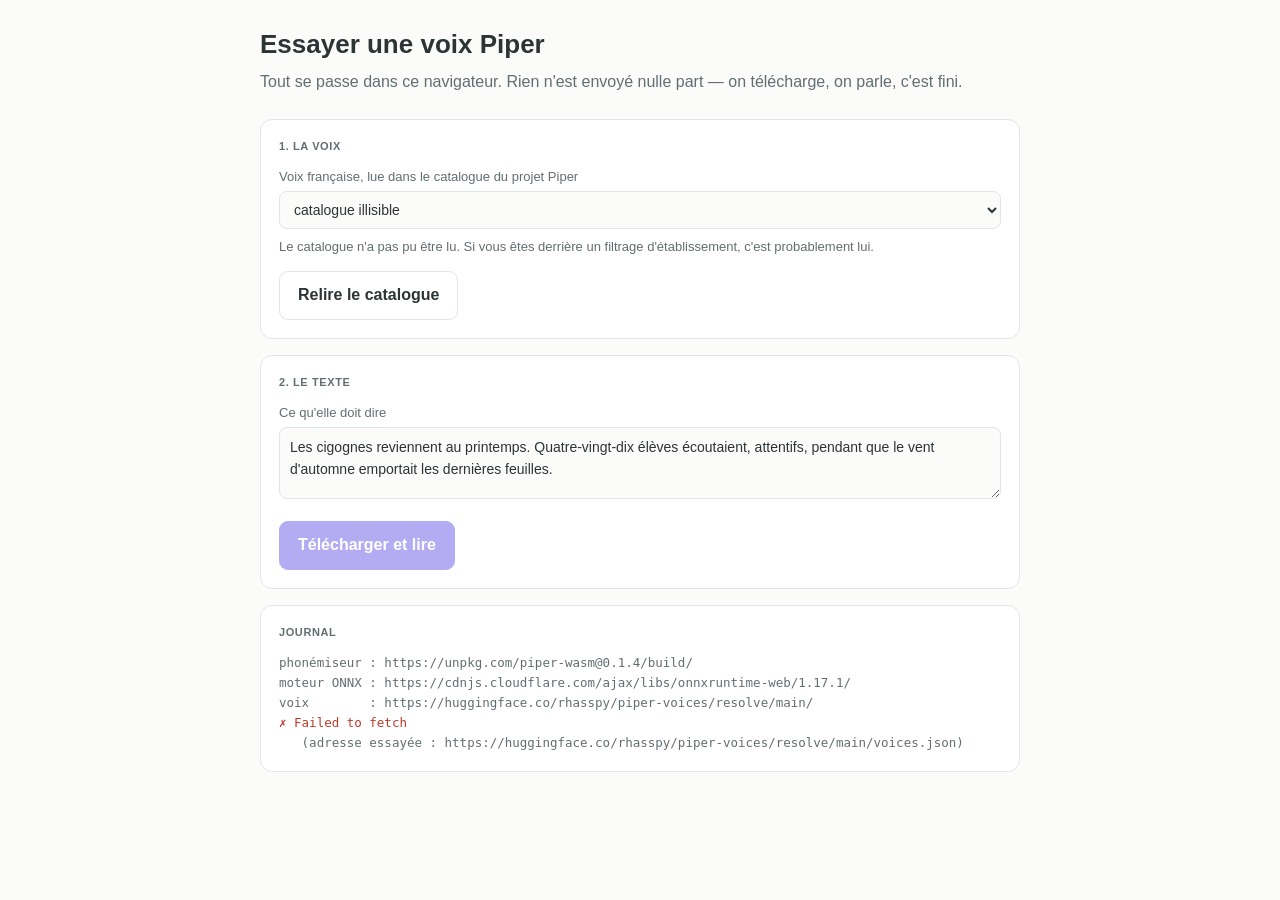
==== docs/essai-voix-piper.html @ de0e742b "Une page pour entendre une vraie voix, sans toucher à l'application « J'aimerais bien tester quand m" ====
<!DOCTYPE html>
<html lang="fr">
<head>
<meta charset="utf-8">
<meta name="viewport" content="width=device-width, initial-scale=1">
<title>Essayer une voix Piper</title>
<!--
    POURQUOI CETTE PAGE EXISTE, ET POURQUOI ELLE EST SÉPARÉE DE L'APPLICATION.

    « J'aimerais bien tester quand même une voix non synthétique. »

    La machine où ce code a été écrit ne peut pas atteindre Hugging Face, où
    vivent les voix. Rien de ce qui suit n'a donc pu être éprouvé de bout en
    bout : le phonémiseur, oui — il a bien rendu « le- siɡˈonj ʁəvjˈɛnt o
    pʁɛ̃tˈɑ̃ » sur une vraie phrase française ; le moteur d'inférence, oui ;
    mais aucune voix réelle n'a jamais parlé ici.

    Cette page fait donc le chemin entier, chez vous, sans rien installer et
    sans toucher à « Au Tableau ! ». Si la voix vous plaît, on l'intègre. Si
    elle ne vous plaît pas, on aura perdu dix minutes au lieu de trois jours.

    ELLE NE DEVINE AUCUNE ADRESSE. Les chemins des voix, elle va les LIRE dans
    le catalogue publié par le projet Piper, au lieu de les supposer — une URL
    supposée qui tombe à faux ferait croire que le montage ne marche pas.

    CE QU'ELLE TÉLÉCHARGE, ET D'OÙ :
      · le phonémiseur (eSpeak-ng compilé), depuis un miroir de npm — 18 Mo ;
      · le moteur ONNX, depuis cdnjs — environ 10 Mo ;
      · la voix choisie, depuis Hugging Face — 20 à 65 Mo selon la qualité.
    Rien n'est envoyé : ce sont des téléchargements, dans un sens seulement.

    LA LICENCE. Le phonémiseur est sous GPL-3. C'est VOTRE navigateur qui va
    le chercher chez ses auteurs ; ce dépôt n'en redistribue aucun octet, et
    c'est la raison d'être de ce montage. Voir docs/voix-piper.md.

    Pour essayer avec des fichiers à soi, ou depuis un serveur local :
      essai-voix-piper.html?phonemiseur=<base>&ort=<base>&voix=<url>&config=<url>
-->
<style>
    :root {
        --encre: #2d3436;
        --gris: #636e72;
        --trait: #dfe6e9;
        --fond: #fbfbfa;
        --carte: #ffffff;
        --accent: #6c5ce7;
        --bien: #00875a;
        --mal: #c0392b;
    }
    @media (prefers-color-scheme: dark) {
        :root:not([data-theme="light"]) {
            --encre: #dfe6e9; --gris: #9aa5a8; --trait: #3d4852;
            --fond: #1e262b; --carte: #252e34; --accent: #a29bfe;
            --bien: #55efc4; --mal: #ff7675;
        }
    }
    :root[data-theme="dark"] {
        --encre: #dfe6e9; --gris: #9aa5a8; --trait: #3d4852;
        --fond: #1e262b; --carte: #252e34; --accent: #a29bfe;
        --bien: #55efc4; --mal: #ff7675;
    }
    * { box-sizing: border-box; }
    body {
        margin: 0; background: var(--fond); color: var(--encre);
        font: 16px/1.55 -apple-system, BlinkMacSystemFont, "Segoe UI", Nunito, sans-serif;
        padding: 24px 16px 64px;
    }
    main { max-width: 760px; margin: 0 auto; }
    h1 { font-size: 26px; margin: 0 0 6px; text-wrap: balance; }
    .sous { color: var(--gris); margin: 0 0 24px; }
    .carte {
        background: var(--carte); border: 1px solid var(--trait);
        border-radius: 12px; padding: 18px; margin-bottom: 16px;
    }
    .carte h2 {
        font-size: 11px; text-transform: uppercase; letter-spacing: .6px;
        color: var(--gris); margin: 0 0 12px; font-weight: 700;
    }
    label { display: block; font-size: 13px; color: var(--gris); margin-bottom: 4px; }
    select, textarea, input {
        width: 100%; padding: 9px 10px; font: inherit; font-size: 14px;
        color: var(--encre); background: var(--fond);
        border: 1px solid var(--trait); border-radius: 8px;
    }
    textarea { resize: vertical; min-height: 72px; }
    button {
        font: inherit; font-weight: 600; padding: 11px 18px; border-radius: 9px;
        border: 1px solid var(--accent); background: var(--accent); color: #fff;
        cursor: pointer;
    }
    button.secondaire { background: transparent; color: var(--encre); border-color: var(--trait); }
    button[disabled] { opacity: .5; cursor: default; }
    .rangee { display: flex; gap: 10px; flex-wrap: wrap; align-items: center; margin-top: 14px; }
    .journal {
        font: 12.5px/1.6 ui-monospace, SFMono-Regular, Menlo, monospace;
        white-space: pre-wrap; word-break: break-word;
        max-height: 300px; overflow: auto; margin: 0;
    }
    .journal .ok { color: var(--bien); }
    .journal .ko { color: var(--mal); }
    .journal .faible { color: var(--gris); }
    .mesures { display: grid; grid-template-columns: repeat(auto-fit, minmax(140px, 1fr)); gap: 10px; }
    .mesure { border: 1px solid var(--trait); border-radius: 9px; padding: 10px 12px; }
    .mesure .val { font-size: 20px; font-weight: 700; font-variant-numeric: tabular-nums; }
    .mesure .quoi { font-size: 11px; color: var(--gris); text-transform: uppercase; letter-spacing: .5px; }
    .phonemes { font-size: 18px; line-height: 1.7; word-break: break-word; }
    audio { width: 100%; margin-top: 12px; }
    .note { font-size: 13px; color: var(--gris); }
    code { font-family: ui-monospace, Menlo, monospace; font-size: .92em; }
</style>
</head>
<body>
<main>
    <h1>Essayer une voix Piper</h1>
    <p class="sous">Tout se passe dans ce navigateur. Rien n'est envoyé nulle part — on télécharge, on parle, c'est fini.</p>

    <div class="carte">
        <h2>1. La voix</h2>
        <label for="voix">Voix française, lue dans le catalogue du projet Piper</label>
        <select id="voix"><option>Chargement du catalogue…</option></select>
        <p class="note" id="voix-note" style="margin: 8px 0 0;"></p>
        <div class="rangee">
            <button class="secondaire" id="recharger">Relire le catalogue</button>
        </div>
    </div>

    <div class="carte">
        <h2>2. Le texte</h2>
        <label for="texte">Ce qu'elle doit dire</label>
        <textarea id="texte">Les cigognes reviennent au printemps. Quatre-vingt-dix élèves écoutaient, attentifs, pendant que le vent d'automne emportait les dernières feuilles.</textarea>
        <div class="rangee">
            <button id="parler" disabled>Télécharger et lire</button>
            <span class="note" id="etat"></span>
        </div>
        <audio id="son" controls hidden></audio>
    </div>

    <div class="carte" id="carte-mesures" hidden>
        <h2>3. Ce que ça a coûté</h2>
        <div class="mesures" id="mesures"></div>
        <p class="note" style="margin: 14px 0 0;">
            C'est ce tableau qui décide : un téléchargement d'une fois, puis un
            délai avant chaque phrase. En classe, le second compte plus que le premier.
        </p>
    </div>

    <div class="carte" id="carte-phonemes" hidden>
        <h2>Ce que le phonémiseur a compris</h2>
        <div class="phonemes" id="phonemes"></div>
    </div>

    <div class="carte">
        <h2>Journal</h2>
        <pre class="journal" id="journal"></pre>
    </div>
</main>

<script>
/* ------------------------------------------------------------------ *
 * D'OÙ VIENNENT LES MORCEAUX
 * Chacun est réglable par un paramètre d'adresse : une école derrière
 * un filtrage pourra en servir une copie, et c'est ainsi qu'on éprouve
 * cette page sans réseau.
 * ------------------------------------------------------------------ */
const P = new URLSearchParams(location.search);
const SOURCES = {
    phonemiseur: P.get('phonemiseur') || 'https://unpkg.com/piper-wasm@0.1.4/build/',
    ort:         P.get('ort')         || 'https://cdnjs.cloudflare.com/ajax/libs/onnxruntime-web/1.17.1/',
    hf:          P.get('hf')          || 'https://huggingface.co/rhasspy/piper-voices/resolve/main/'
};

const journal = document.getElementById('journal');
const dire = (texte, classe) => {
    const l = document.createElement('div');
    if (classe) l.className = classe;
    l.textContent = texte;
    journal.appendChild(l);
    journal.scrollTop = journal.scrollHeight;
};
const mo = (o) => (o / 1048576).toFixed(1).replace('.', ',') + ' Mo';
const ms = (t) => t < 1000 ? Math.round(t) + ' ms' : (t / 1000).toFixed(1).replace('.', ',') + ' s';

/* Un téléchargement qui DIT OÙ IL EN EST : un fichier de soixante mégaoctets
   sans jauge, c'est une page qu'on croit plantée et qu'on referme. */
async function telecharger(url, quoi) {
    const t0 = performance.now();
    const r = await fetch(url);
    if (!r.ok) throw new Error(quoi + ' : ' + r.status + ' ' + r.statusText + ' — ' + url);
    const total = Number(r.headers.get('content-length')) || 0;
    const morceaux = [];
    let recu = 0, dernier = 0;
    const lecteur = r.body && r.body.getReader ? r.body.getReader() : null;
    if (lecteur) {
        for (;;) {
            const { done, value } = await lecteur.read();
            if (done) break;
            morceaux.push(value); recu += value.length;
            if (performance.now() - dernier > 400) {
                dernier = performance.now();
                etat(quoi + ' — ' + mo(recu) + (total ? ' / ' + mo(total) : ''));
            }
        }
    } else {
        const b = new Uint8Array(await r.arrayBuffer());
        morceaux.push(b); recu = b.length;
    }
    const octets = new Uint8Array(recu);
    let p = 0;
    for (const m of morceaux) { octets.set(m, p); p += m.length; }
    dire('✓ ' + quoi + ' — ' + mo(recu) + ' en ' + ms(performance.now() - t0), 'ok');
    return { octets, duree: performance.now() - t0 };
}

const etat = (t) => { document.getElementById('etat').textContent = t; };

/* ------------------------------------------------------------------ *
 * LE CATALOGUE : ON LIT, ON NE DEVINE PAS
 * « voices.json » est publié par le projet lui-même et porte, pour chaque
 * voix, ses fichiers et leurs tailles. Une adresse supposée qui tombe à
 * faux ferait croire que le montage ne marche pas.
 * ------------------------------------------------------------------ */
let CATALOGUE = [];
async function lireLeCatalogue() {
    const liste = document.getElementById('voix');
    const note = document.getElementById('voix-note');
    liste.innerHTML = '<option>Lecture du catalogue…</option>';
    note.textContent = '';
    try {
        const r = await fetch(SOURCES.hf + 'voices.json');
        if (!r.ok) throw new Error('catalogue : ' + r.status + ' ' + r.statusText);
        const brut = await r.json();
        CATALOGUE = Object.keys(brut).map(cle => brut[cle])
            .filter(v => /^fr/i.test(v.language && (v.language.code || v.language.family) || ''))
            .sort((a, b) => (a.name || '').localeCompare(b.name || ''));
        if (!CATALOGUE.length) throw new Error('aucune voix française dans le catalogue');
        liste.innerHTML = '';
        CATALOGUE.forEach((v, i) => {
            const o = document.createElement('option');
            o.value = String(i);
            const poids = Object.keys(v.files || {})
                .filter(f => /\.onnx$/.test(f))
                .reduce((t, f) => t + (v.files[f].size_bytes || 0), 0);
            o.textContent = v.name + ' — ' + v.quality + (poids ? ' (' + mo(poids) + ')' : '');
            liste.appendChild(o);
        });
        note.textContent = CATALOGUE.length + (CATALOGUE.length > 1
                ? ' voix françaises au catalogue.' : ' voix française au catalogue.')
            + ' La qualité « medium » est plus lourde et plus lente que « low », et s\'entend.';
        dire('✓ catalogue lu : ' + CATALOGUE.length + ' voix françaises', 'ok');
        document.getElementById('parler').disabled = false;
    } catch (e) {
        liste.innerHTML = '<option>catalogue illisible</option>';
        note.textContent = 'Le catalogue n\'a pas pu être lu. Si vous êtes derrière un filtrage '
            + 'd\'établissement, c\'est probablement lui.';
        dire('✗ ' + e.message, 'ko');
        dire('   (adresse essayée : ' + SOURCES.hf + 'voices.json)', 'faible');
    }
}

/* ------------------------------------------------------------------ *
 * LE PHONÉMISEUR
 * Il prend « Les cigognes » et rend des identifiants de phonèmes. Sans lui,
 * pas de français : c'est lui qui sait les liaisons et les nombres.
 * ATTENTION à la langue : « fr » fonctionne, « fr-fr » lève une exception.
 * ------------------------------------------------------------------ */
let phonemiseurPret = null;
async function chargerLePhonemiseur() {
    if (phonemiseurPret) return phonemiseurPret;
    const js   = await telecharger(SOURCES.phonemiseur + 'piper_phonemize.js', 'phonémiseur (code)');
    const wasm = await telecharger(SOURCES.phonemiseur + 'piper_phonemize.wasm', 'phonémiseur (moteur)');
    const data = await telecharger(SOURCES.phonemiseur + 'piper_phonemize.data', 'phonémiseur (langues)');
    const url = (o, type) => URL.createObjectURL(new Blob([o.octets], { type }));
    const uWasm = url(wasm, 'application/wasm');
    const uData = url(data, 'application/octet-stream');
    await new Promise((ok, rate) => {
        const s = document.createElement('script');
        s.src = url(js, 'text/javascript');
        s.onload = ok; s.onerror = () => rate(new Error('le code du phonémiseur n\'a pas pu être exécuté'));
        document.head.appendChild(s);
    });
    phonemiseurPret = { uWasm, uData, octets: js.octets.length + wasm.octets.length + data.octets.length };
    return phonemiseurPret;
}

async function phonemiser(texte, langue) {
    const { uWasm, uData } = await chargerLePhonemiseur();
    const sorties = [];
    let module;
    try {
        module = await createPiperPhonemize({
            noInitialRun: true,
            print: (d) => sorties.push(d),
            printErr: (m) => dire('   [phonémiseur] ' + m, 'faible'),
            locateFile: (u) => u.endsWith('.wasm') ? uWasm : u.endsWith('.data') ? uData : u
        });
        module.callMain(['-l', langue, '--input', JSON.stringify([{ text: texte }]),
                         '--espeak_data', '/espeak-ng-data']);
    } catch (e) {
        // Emscripten lève quand le programme se termine : ce n'est une panne
        // que si rien n'est sorti.
        if (!sorties.length) throw new Error('le phonémiseur a refusé la langue « ' + langue + ' »');
    }
    const lignes = sorties.map(o => { try { return JSON.parse(o); } catch (e) { return null; } }).filter(Boolean);
    if (!lignes.length) throw new Error('le phonémiseur n\'a rien rendu');
    return {
        ids: lignes.flatMap(l => l.phoneme_ids || []),
        phonemes: lignes.flatMap(l => l.phonemes || [])
    };
}

/* ------------------------------------------------------------------ *
 * LE MOTEUR
 * ------------------------------------------------------------------ */
let ortPret = false;
async function chargerLeMoteur() {
    if (ortPret) return;
    await new Promise((ok, rate) => {
        const s = document.createElement('script');
        s.src = SOURCES.ort + 'ort.min.js';
        s.onload = ok;
        s.onerror = () => rate(new Error('le moteur ONNX n\'a pas pu être chargé depuis ' + SOURCES.ort));
        document.head.appendChild(s);
    });
    ort.env.wasm.wasmPaths = SOURCES.ort;
    ort.env.wasm.numThreads = Math.min(4, navigator.hardwareConcurrency || 1);
    dire('✓ moteur ONNX chargé', 'ok');
    ortPret = true;
}

/* Des échantillons vers un fichier que le navigateur sait jouer. */
function versWav(pcm, frequence) {
    const vue = new DataView(new ArrayBuffer(pcm.length * 2 + 44));
    vue.setUint32(0, 0x46464952, true);                       // « RIFF »
    vue.setUint32(4, vue.buffer.byteLength - 8, true);
    vue.setUint32(8, 0x45564157, true);                       // « WAVE »
    vue.setUint32(12, 0x20746d66, true);                      // « fmt  »
    vue.setUint32(16, 16, true); vue.setUint16(20, 1, true); vue.setUint16(22, 1, true);
    vue.setUint32(24, frequence, true); vue.setUint32(28, frequence * 2, true);
    vue.setUint16(32, 2, true); vue.setUint16(34, 16, true);
    vue.setUint32(36, 0x61746164, true);                      // « data »
    vue.setUint32(40, pcm.length * 2, true);
    let p = 44;
    for (let i = 0; i < pcm.length; i++) {
        const v = Math.max(-1, Math.min(1, pcm[i]));
        vue.setInt16(p, v < 0 ? v * 0x8000 : v * 0x7fff, true);
        p += 2;
    }
    return new Blob([vue.buffer], { type: 'audio/wav' });
}

/* ------------------------------------------------------------------ *
 * LE CHEMIN ENTIER
 * ------------------------------------------------------------------ */
const session = {};      // une voix chargée reste chargée
const mesures = {};

async function parler() {
    const bouton = document.getElementById('parler');
    bouton.disabled = true;
    document.getElementById('son').hidden = true;
    const t0 = performance.now();
    try {
        const v = CATALOGUE[Number(document.getElementById('voix').value)];
        if (!v) throw new Error('aucune voix choisie');
        const texte = document.getElementById('texte').value.trim();
        if (!texte) throw new Error('il n\'y a rien à dire');
        dire('— ' + v.name + ' (' + v.quality + ') —');

        const fichiers = Object.keys(v.files || {});
        const cheminOnnx = fichiers.find(f => /\.onnx$/.test(f));
        const cheminJson = fichiers.find(f => /\.onnx\.json$/.test(f));
        if (!cheminOnnx || !cheminJson) throw new Error('le catalogue ne donne pas les deux fichiers de cette voix');

        etat('lecture de la fiche technique…');
        const fiche = await (await fetch(SOURCES.hf + cheminJson)).json();
        const frequence = fiche.audio && fiche.audio.sample_rate || 22050;
        // « fr-fr » lève une exception là où « fr » passe : on garde ce que dit
        // la fiche, mais on se replie sur la famille si elle refuse.
        const langue = (fiche.espeak && fiche.espeak.voice) || 'fr';

        await chargerLeMoteur();
        etat('phonèmes…');
        const tPhon = performance.now();
        let phon;
        try { phon = await phonemiser(texte, langue); }
        catch (e) {
            dire('   la langue « ' + langue + ' » a été refusée, on essaie « ' + langue.split('-')[0] + ' »', 'faible');
            phon = await phonemiser(texte, langue.split('-')[0]);
        }
        mesures['Phonèmes'] = ms(performance.now() - tPhon);
        document.getElementById('carte-phonemes').hidden = false;
        document.getElementById('phonemes').textContent = phon.phonemes.join('');
        dire('✓ ' + phon.ids.length + ' identifiants de phonèmes', 'ok');

        if (!session[cheminOnnx]) {
            const modele = await telecharger(SOURCES.hf + cheminOnnx, 'la voix');
            mesures['La voix pèse'] = mo(modele.octets.length);
            etat('ouverture de la voix…');
            const tOuv = performance.now();
            session[cheminOnnx] = await ort.InferenceSession.create(modele.octets);
            mesures['Ouverture'] = ms(performance.now() - tOuv);
            dire('✓ voix ouverte', 'ok');
        }

        etat('synthèse…');
        const tSyn = performance.now();
        const inf = fiche.inference || {};
        const entrees = {
            input: new ort.Tensor('int64', BigInt64Array.from(phon.ids.map(BigInt)), [1, phon.ids.length]),
            input_lengths: new ort.Tensor('int64', BigInt64Array.from([BigInt(phon.ids.length)])),
            scales: new ort.Tensor('float32', Float32Array.from([
                inf.noise_scale ?? 0.667, inf.length_scale ?? 1, inf.noise_w ?? 0.8]))
        };
        if (fiche.speaker_id_map && Object.keys(fiche.speaker_id_map).length) {
            entrees.sid = new ort.Tensor('int64', BigInt64Array.from([0n]));
        }
        const sortie = await session[cheminOnnx].run(entrees);
        const pcm = sortie[Object.keys(sortie)[0]].data;
        mesures['Synthèse'] = ms(performance.now() - tSyn);
        mesures['Durée dite'] = (pcm.length / frequence).toFixed(1).replace('.', ',') + ' s';
        mesures['Du clic au son'] = ms(performance.now() - t0);

        const son = document.getElementById('son');
        son.src = URL.createObjectURL(versWav(pcm, frequence));
        son.hidden = false;
        son.play().catch(() => dire('   (le navigateur attend un geste pour jouer le son)', 'faible'));
        dire('✓ ' + (pcm.length / frequence).toFixed(1) + ' s de parole en ' + ms(performance.now() - tSyn), 'ok');
        etat('');

        const tableau = document.getElementById('mesures');
        tableau.innerHTML = '';
        Object.keys(mesures).forEach(k => {
            const d = document.createElement('div');
            d.className = 'mesure';
            d.innerHTML = '<div class="val"></div><div class="quoi"></div>';
            d.querySelector('.val').textContent = mesures[k];
            d.querySelector('.quoi').textContent = k;
            tableau.appendChild(d);
        });
        document.getElementById('carte-mesures').hidden = false;
    } catch (e) {
        dire('✗ ' + e.message, 'ko');
        etat('');
    } finally {
        bouton.disabled = false;
    }
}

document.getElementById('parler').addEventListener('click', parler);
document.getElementById('recharger').addEventListener('click', lireLeCatalogue);
dire('phonémiseur : ' + SOURCES.phonemiseur, 'faible');
dire('moteur ONNX : ' + SOURCES.ort, 'faible');
dire('voix        : ' + SOURCES.hf, 'faible');
lireLeCatalogue();
</script>
</body>
</html>
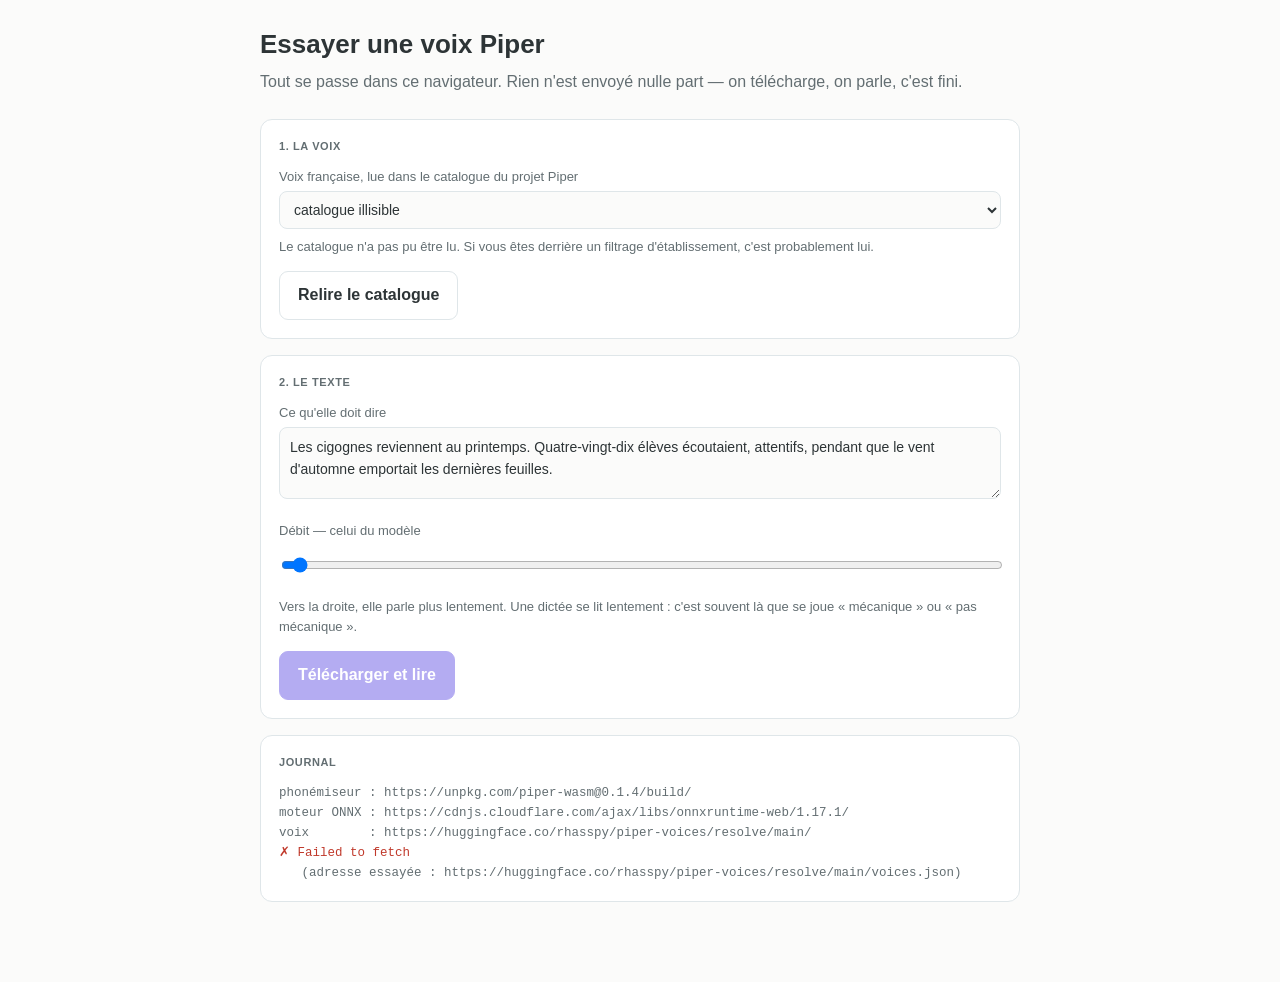
==== commit 63430f1e: "La page d'essai ne fait plus juger une voix sur son pire exemplaire « C'est canadien, ta voix. » Ell" ====
--- a/docs/essai-voix-piper.html
+++ b/docs/essai-voix-piper.html
@@ -128,6 +128,17 @@
         <h2>2. Le texte</h2>
         <label for="texte">Ce qu'elle doit dire</label>
         <textarea id="texte">Les cigognes reviennent au printemps. Quatre-vingt-dix élèves écoutaient, attentifs, pendant que le vent d'automne emportait les dernières feuilles.</textarea>
+        <!-- LE DÉBIT EST CE QUI FAIT LE PLUS POUR L'IMPRESSION DE MÉCANIQUE.
+             « Je trouve cela encore hyper mécanique. » Une voix qui débite sans
+             respirer sonne comme une machine ; la même, ralentie d'un quart,
+             sonne comme quelqu'un qui dicte. Le réglage existe dans le modèle
+             (« length_scale ») et ne coûte rien à essayer. -->
+        <label for="debit" style="margin-top: 14px;">Débit — <span id="debit-lu">celui du modèle</span></label>
+        <input type="range" id="debit" min="0.7" max="1.8" step="0.05" value="0">
+        <p class="note" style="margin: 6px 0 0;">
+            Vers la droite, elle parle plus lentement. Une dictée se lit lentement :
+            c'est souvent là que se joue « mécanique » ou « pas mécanique ».
+        </p>
         <div class="rangee">
             <button id="parler" disabled>Télécharger et lire</button>
             <span class="note" id="etat"></span>
@@ -219,6 +230,22 @@
  * voix, ses fichiers et leurs tailles. Une adresse supposée qui tombe à
  * faux ferait croire que le montage ne marche pas.
  * ------------------------------------------------------------------ */
+/* « C'EST CANADIEN, TA VOIX. »
+   Elle l'était : « gilles » vient d'un corpus lu par un narrateur canadien, et
+   rien dans la liste ne le laissait deviner. On lit donc le pays dans le code
+   de langue — fr_FR, fr_CA, fr_BE, fr_CH — et l'on met la France en tête, sans
+   écarter les autres : un accent, c'est un choix, pas une erreur. Et le
+   catalogue ne dit pas tout : « siwis » est un corpus suisse sous un code
+   fr_FR. Le pays affiché est donc un indice, pas une garantie — la seule
+   preuve reste l'oreille. */
+const PAYS_DE_LA_LANGUE = { fr_FR: '🇫🇷', fr_CA: '🇨🇦', fr_BE: '🇧🇪', fr_CH: '🇨🇭' };
+function codeDeLaVoix(v) {
+    return ((v.language && v.language.code) || '').replace('-', '_');
+}
+function paysDeLaVoix(v) {
+    return PAYS_DE_LA_LANGUE[codeDeLaVoix(v)] || '🏳️';
+}
+
 let CATALOGUE = [];
 async function lireLeCatalogue() {
     const liste = document.getElementById('voix');
@@ -231,7 +258,16 @@
         const brut = await r.json();
         CATALOGUE = Object.keys(brut).map(cle => brut[cle])
             .filter(v => /^fr/i.test(v.language && (v.language.code || v.language.family) || ''))
-            .sort((a, b) => (a.name || '').localeCompare(b.name || ''));
+            // LA FRANCE D'ABORD, ET LE PALIER « MEDIUM » AVANT « LOW ».
+            // « C'est canadien, ta voix » puis « je trouve cela encore hyper
+            // mécanique » : les deux fois, c'est le premier de la liste qui
+            // avait été essayé. Le premier de la liste doit donc être le
+            // meilleur candidat, pas le premier par ordre alphabétique.
+            .sort((a, b) => {
+                const rang = (v) => (codeDeLaVoix(v) === 'fr_FR' ? 0 : 10)
+                    + ({ high: 0, medium: 1, low: 2, x_low: 3 }[v.quality] ?? 2);
+                return rang(a) - rang(b) || (a.name || '').localeCompare(b.name || '');
+            });
         if (!CATALOGUE.length) throw new Error('aucune voix française dans le catalogue');
         liste.innerHTML = '';
         CATALOGUE.forEach((v, i) => {
@@ -240,7 +276,8 @@
             const poids = Object.keys(v.files || {})
                 .filter(f => /\.onnx$/.test(f))
                 .reduce((t, f) => t + (v.files[f].size_bytes || 0), 0);
-            o.textContent = v.name + ' — ' + v.quality + (poids ? ' (' + mo(poids) + ')' : '');
+            o.textContent = paysDeLaVoix(v) + ' ' + v.name + ' — ' + v.quality
+                + (poids ? ' (' + mo(poids) + ')' : '');
             liste.appendChild(o);
         });
         note.textContent = CATALOGUE.length + (CATALOGUE.length > 1
@@ -309,6 +346,50 @@
 }
 
 /* ------------------------------------------------------------------ *
+ * CHAQUE VOIX A SA PROPRE TABLE DE PHONÈMES
+ *
+ * Première tentative, et première panne, sur une vraie voix :
+ *     Gather '/enc_p/emb/Gather' : idx=141 doit être dans [-130,129]
+ *
+ * J'avais donné au modèle les identifiants que rend le phonémiseur. Or ceux-là
+ * sont les siens : la voix « gilles » n'a que cent trente entrées dans sa
+ * table, et l'identifiant 141 désigne une case qui n'existe pas chez elle.
+ *
+ * On passe donc par les PHONÈMES — « ʁ », « ɛ̃ », « t » — et on les traduit
+ * avec la table que porte la fiche technique de la voix. C'est la seule
+ * traduction qui vaille : elle change d'une voix à l'autre.
+ *
+ * LA FORME DE LA SUITE N'EST PAS DEVINÉE : elle a été relevée sur la sortie
+ * du phonémiseur lui-même. Pour « Le chat. », huit phonèmes, il rend
+ *     1, 0, 24, 0, 59, 0, 9, 0, 3, 0, 96, 0, 120, 0, 14, 0, 10, 0, 2
+ * c'est-à-dire début, blanc, puis chaque phonème suivi d'un blanc, puis fin —
+ * soit 2n+3 valeurs pour n phonèmes. C'est ce que l'on refait ici, en
+ * traduisant dans la table de la voix au lieu de celle du phonémiseur.
+ * ------------------------------------------------------------------ */
+function identifiantsPourCetteVoix(phonemes, fiche) {
+    const carte = fiche.phoneme_id_map || {};
+    if (!Object.keys(carte).length) return null;   // pas de table : on gardera ceux du phonémiseur
+    // La table donne une LISTE par phonème — presque toujours d'un seul
+    // élément, mais pas toujours : on les prend tous, comme Piper.
+    const idsDe = (p) => (carte[p] && carte[p].length) ? carte[p] : null;
+    const BLANC = idsDe('_'), DEBUT = idsDe('^'), FIN = idsDe('$');
+    const ids = [];
+    const inconnus = [];
+    if (DEBUT) ids.push(...DEBUT);
+    if (BLANC) ids.push(...BLANC);
+    phonemes.forEach(p => {
+        const v = idsDe(p);
+        // UN PHONÈME QUE LA VOIX NE CONNAÎT PAS SE TAIT, il ne casse pas la
+        // lecture : mieux vaut un son manquant qu'une phrase entière perdue.
+        if (!v) { inconnus.push(p); return; }
+        ids.push(...v);
+        if (BLANC) ids.push(...BLANC);
+    });
+    if (FIN) ids.push(...FIN);
+    return { ids, inconnus, taille: Object.keys(carte).length };
+}
+
+/* ------------------------------------------------------------------ *
  * LE MOTEUR
  * ------------------------------------------------------------------ */
 let ortPret = false;
@@ -354,6 +435,19 @@
 const session = {};      // une voix chargée reste chargée
 const mesures = {};
 
+/* Le curseur à zéro veut dire « ce que le modèle propose » : on ne remplace
+   pas un réglage par un autre tant que personne n'a demandé à le changer. */
+function debitChoisi(inf) {
+    const c = Number(document.getElementById('debit').value);
+    return c > 0 ? c : (inf.length_scale ?? 1);
+}
+document.getElementById('debit').addEventListener('input', (e) => {
+    const v = Number(e.target.value);
+    document.getElementById('debit-lu').textContent = v > 0
+        ? '×' + v.toFixed(2).replace('.', ',') + (v > 1 ? ' (plus lent)' : ' (plus rapide)')
+        : 'celui du modèle';
+});
+
 async function parler() {
     const bouton = document.getElementById('parler');
     bouton.disabled = true;
@@ -390,7 +484,37 @@
         mesures['Phonèmes'] = ms(performance.now() - tPhon);
         document.getElementById('carte-phonemes').hidden = false;
         document.getElementById('phonemes').textContent = phon.phonemes.join('');
-        dire('✓ ' + phon.ids.length + ' identifiants de phonèmes', 'ok');
+
+        // LA TRADUCTION DANS LA TABLE DE CETTE VOIX-LÀ. Voir plus haut : sans
+        // elle, on donne à la voix des numéros qui ne sont pas les siens.
+        const traduits = identifiantsPourCetteVoix(phon.phonemes, fiche);
+        const ids = traduits ? traduits.ids : phon.ids;
+        if (traduits) {
+            dire('✓ ' + phon.phonemes.length + ' phonèmes → ' + ids.length
+                + ' identifiants, dans la table de cette voix (' + traduits.taille + ' entrées)', 'ok');
+            if (traduits.inconnus.length) {
+                const uniques = [...new Set(traduits.inconnus)];
+                const part = traduits.inconnus.length / Math.max(1, phon.phonemes.length);
+                dire('   ' + uniques.length + ' phonème(s) inconnus de cette voix, passés : '
+                    + uniques.slice(0, 12).join(' '), 'faible');
+                // UNE VOIX QUI IGNORE UN PHONÈME SUR VINGT NE DIRA PAS DU
+                // FRANÇAIS. Les nasales — « ɛ̃ », « ɑ̃ » — s'écrivent avec un
+                // signe séparé : une table qui ne le porte pas mange « un »,
+                // « en », « on », et l'on croira que la voix est mauvaise
+                // alors qu'elle est mal nourrie.
+                if (part > 0.05) {
+                    dire('   ⚠ ' + Math.round(part * 100) + ' % des phonèmes manquent à cette voix : '
+                        + 'ce qu\'elle dira sera amputé, et sonnera forcément mécanique. '
+                        + 'Ce n\'est pas la voix qu\'il faut juger, c\'est sa table. '
+                        + 'Essayez-en une autre.', 'ko');
+                    etat('⚠ cette voix ne connaît pas ' + Math.round(part * 100) + ' % des sons du texte');
+                }
+            }
+        } else {
+            dire('✓ ' + ids.length + ' identifiants (cette voix ne publie pas de table)', 'ok');
+        }
+        const trop = ids.filter(i => i < 0);
+        if (trop.length) throw new Error('la table de cette voix donne des numéros négatifs');
 
         if (!session[cheminOnnx]) {
             const modele = await telecharger(SOURCES.hf + cheminOnnx, 'la voix');
@@ -406,10 +530,10 @@
         const tSyn = performance.now();
         const inf = fiche.inference || {};
         const entrees = {
-            input: new ort.Tensor('int64', BigInt64Array.from(phon.ids.map(BigInt)), [1, phon.ids.length]),
-            input_lengths: new ort.Tensor('int64', BigInt64Array.from([BigInt(phon.ids.length)])),
+            input: new ort.Tensor('int64', BigInt64Array.from(ids.map(BigInt)), [1, ids.length]),
+            input_lengths: new ort.Tensor('int64', BigInt64Array.from([BigInt(ids.length)])),
             scales: new ort.Tensor('float32', Float32Array.from([
-                inf.noise_scale ?? 0.667, inf.length_scale ?? 1, inf.noise_w ?? 0.8]))
+                inf.noise_scale ?? 0.667, debitChoisi(inf), inf.noise_w ?? 0.8]))
         };
         if (fiche.speaker_id_map && Object.keys(fiche.speaker_id_map).length) {
             entrees.sid = new ort.Tensor('int64', BigInt64Array.from([0n]));
